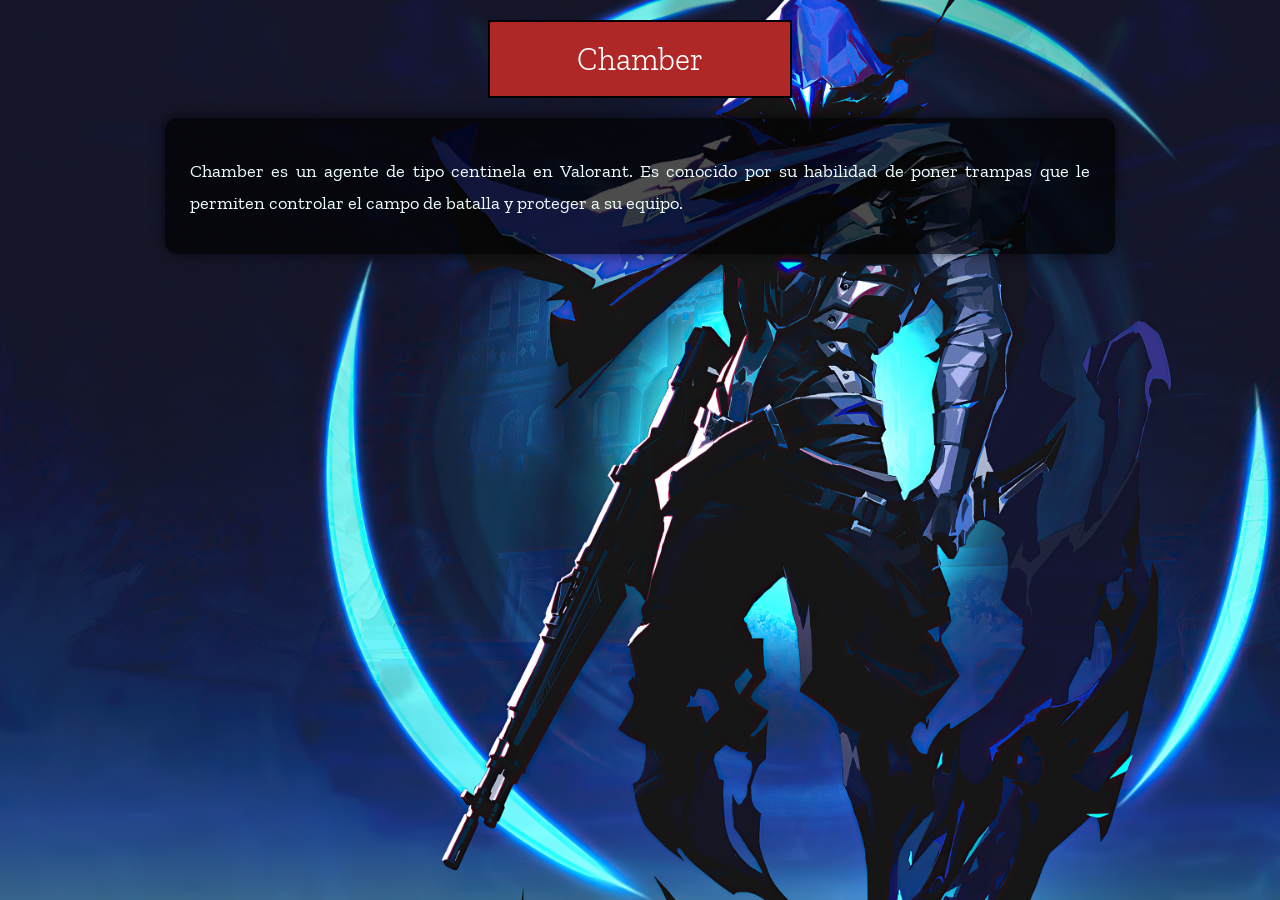
==== chamber.html @ 536df3d9 "cambbios" ====
<!DOCTYPE html>
<head>
<link href="https://fonts.googleapis.com/css2?family=Geom:ital,wght@0,300..900;1,300..900&family=Zilla+Slab:ital,wght@0,300;0,400;0,500;0,600;0,700;1,300;1,400;1,500;1,600;1,700&display=swap" rel="stylesheet">  
<link rel="icon" type="image/x-icon" href="image/Chambericon.png">
<link rel="stylesheet" href="css/style2.css">
<title>Chamber</title>
</head>
<body>
    <h1>Chamber</h1>
    <div class="texto-contenedor">
        <p>Chamber es un agente de tipo centinela en Valorant. Es conocido por su habilidad de poner trampas que le permiten controlar el campo de batalla y proteger a su equipo.</p>
    </div>
</body>
</html>
---- css/style2.css ----
h1{
  font-family: "Zilla Slab", serif;
  font-weight: 300;
  font-style: normal;
  background: #B02727; /* Fondo rojo */
  color: #ffffff; /* Texto amarillo */
  padding: 18px 0; /* Espacio interno arriba y abajo */
  text-align: center; /* Centra el texto */
  border: 2px solid #000; /* Borde negro */
  margin: 20px auto; /* Centrado con margen */
  max-width: 300px; /* Ancho máximo */
}
p {
  line-height: 1.7; /* Altura de línea para mejor lectura */
  font-size: 1.15rem; /* Tamaño de fuente */
  margin-bottom: 15px; /* Espacio debajo de cada párrafo */
  text-align: justify; /* Justifica texto */
  color: azure;
}
.texto-contenedor {
  background: rgba(0, 0, 0, 0.7); /* Fondo semitransparente */
  padding: 20px 25px; /* Espacio alrededor del contenido */
  border-radius: 12px; /* Bordes redondeados */
  margin: 20px auto; /* Centrado con margenes */
  max-width: 900px; /* Ancho máximo */
  box-shadow: 0 0 15px rgba(0,0,0,0.6); /* Sombra suave */
}
body {
  font-family: 'Zilla Slab', serif; /* Fuente principal */
  background-image: url("../image/omenwall.jpg"); /* Imagen de fondo */
  background-size: cover; /* Ajusta la imagen al tamaño de pantalla */
  background-attachment: fixed; /* Fondo fijo al hacer scroll */
  color: #fff; /* Color de texto predeterminado */
  margin: 0; /* Elimina márgenes por defecto */
  padding: 0; /* Elimina padding por defecto */
}
.Agent-grid {
  display: grid; /* Activa grid layout */
  grid-template-columns: repeat(auto-fit, minmax(140px, 1fr));
  gap: 20px; /* Espacio entre tarjetas */
  justify-items: center; /* Centra dentro del grid */
}

/* TARJETA DE CADA PERSONAJE */
.Agent-card {
  background: rgba(255, 255, 255, 0.1); /* Fondo transparente */
  padding: 10px; /* Espacio interno */
  border-radius: 8px; /* Bordes redondeados */
  width: 100%;
  max-width: 160px; /* Ancho máximo */
  box-shadow: 0 0 10px rgba(0,0,0,0.5); /* Sombra */
}

/* Nombre del personaje */
.Agent-card p {
  font-size: 1rem;
  margin-bottom: 8px;
  font-weight: bold;
}

/* Imágenes sin hover aún */
.Agent-card img {
  width: 100%;
  border-radius: 6px; /* Bordes ligeramente redondeados */
  transition: transform 0.3s ease;
}
.Agent-section {
  background: rgba(0, 0, 0, 0.65); /* Fondo oscuro semitransparente */
  padding: 30px 20px; /* Espacio interno */
  margin: 40px auto; /* Margen alrededor */
  max-width: 1200px; /* Ancho máximo */
  border-radius: 10px; /* Bordes redondeados */
  color: #fff; /* Texto blanco */
  text-align: center; /* Centrar contenido */
}

.Agent-section h3 {
  font-size: 2rem; /* Tamaño grande para el título */
}
.img-container {
  position: relative; /* Permite posicionar la descripción */
  overflow: hidden; /* Oculta lo que rebasa */
}

/* Texto que aparece solo en hover */
.img-container .desc {
  position: absolute; /* Posicionamiento sobre la imagen */
  bottom: -100%; /* Empieza oculto abajo */
  left: 0;
  right: 0;
  background: rgba(0, 0, 0, 0.85); /* Fondo para mejor lectura */
  color: #fff;
  padding: 8px; /* Espacio interno */
  font-size: 0.9rem;
  text-align: center;
  opacity: 0; /* Oculto inicialmente */
  transition: bottom 0.25s ease, opacity 0.25s ease; /* Transición suave */
}

/* Efecto cuando se pasa el cursor por la imagen */
.img-container:hover img {
  transform: scale(1.07); /* Zoom suave */
}

.img-container:hover .desc {
  bottom: 0; /* Baja la descripción */
  opacity: 1; /* Se hace visible */
}
.video {
margin-left: 530px;
}
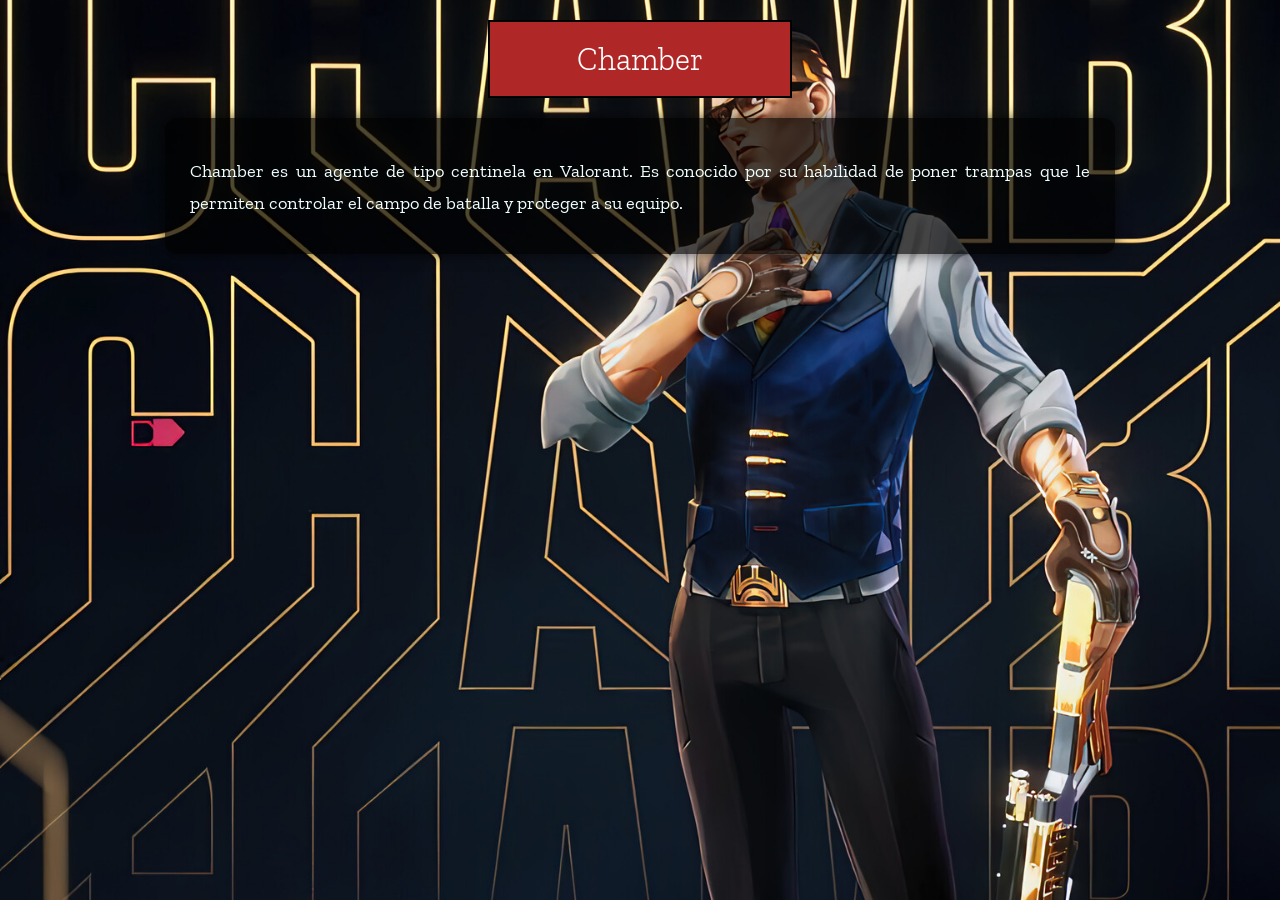
==== commit 65f414a1: "Cambios" ====
--- a/chamber.html
+++ b/chamber.html
@@ -2,7 +2,7 @@
 <head>
 <link href="https://fonts.googleapis.com/css2?family=Geom:ital,wght@0,300..900;1,300..900&family=Zilla+Slab:ital,wght@0,300;0,400;0,500;0,600;0,700;1,300;1,400;1,500;1,600;1,700&display=swap" rel="stylesheet">  
 <link rel="icon" type="image/x-icon" href="image/Chambericon.png">
-<link rel="stylesheet" href="css/style2.css">
+<link rel="stylesheet" href="css/style3.css">
 <title>Chamber</title>
 </head>
 <body>
--- a/css/style3.css
+++ b/css/style3.css
@@ -0,0 +1,111 @@
+h1{
+  font-family: "Zilla Slab", serif;
+  font-weight: 300;
+  font-style: normal;
+  background: #B02727; /* Fondo rojo */
+  color: #ffffff; /* Texto amarillo */
+  padding: 18px 0; /* Espacio interno arriba y abajo */
+  text-align: center; /* Centra el texto */
+  border: 2px solid #000; /* Borde negro */
+  margin: 20px auto; /* Centrado con margen */
+  max-width: 300px; /* Ancho máximo */
+}
+p {
+  line-height: 1.7; /* Altura de línea para mejor lectura */
+  font-size: 1.15rem; /* Tamaño de fuente */
+  margin-bottom: 15px; /* Espacio debajo de cada párrafo */
+  text-align: justify; /* Justifica texto */
+  color: azure;
+}
+.texto-contenedor {
+  background: rgba(0, 0, 0, 0.7); /* Fondo semitransparente */
+  padding: 20px 25px; /* Espacio alrededor del contenido */
+  border-radius: 12px; /* Bordes redondeados */
+  margin: 20px auto; /* Centrado con margenes */
+  max-width: 900px; /* Ancho máximo */
+  box-shadow: 0 0 15px rgba(0,0,0,0.6); /* Sombra suave */
+}
+body {
+  font-family: 'Zilla Slab', serif; /* Fuente principal */
+  background-image: url("../image/chamberwall.jpg"); /* Imagen de fondo */
+  background-size: cover; /* Ajusta la imagen al tamaño de pantalla */
+  background-attachment: fixed; /* Fondo fijo al hacer scroll */
+  color: #fff; /* Color de texto predeterminado */
+  margin: 0; /* Elimina márgenes por defecto */
+  padding: 0; /* Elimina padding por defecto */
+}
+.Agent-grid {
+  display: grid; /* Activa grid layout */
+  grid-template-columns: repeat(auto-fit, minmax(140px, 1fr));
+  gap: 20px; /* Espacio entre tarjetas */
+  justify-items: center; /* Centra dentro del grid */
+}
+
+/* TARJETA DE CADA PERSONAJE */
+.Agent-card {
+  background: rgba(255, 255, 255, 0.1); /* Fondo transparente */
+  padding: 10px; /* Espacio interno */
+  border-radius: 8px; /* Bordes redondeados */
+  width: 100%;
+  max-width: 160px; /* Ancho máximo */
+  box-shadow: 0 0 10px rgba(0,0,0,0.5); /* Sombra */
+}
+
+/* Nombre del personaje */
+.Agent-card p {
+  font-size: 1rem;
+  margin-bottom: 8px;
+  font-weight: bold;
+}
+
+/* Imágenes sin hover aún */
+.Agent-card img {
+  width: 100%;
+  border-radius: 6px; /* Bordes ligeramente redondeados */
+  transition: transform 0.3s ease;
+}
+.Agent-section {
+  background: rgba(0, 0, 0, 0.65); /* Fondo oscuro semitransparente */
+  padding: 30px 20px; /* Espacio interno */
+  margin: 40px auto; /* Margen alrededor */
+  max-width: 1200px; /* Ancho máximo */
+  border-radius: 10px; /* Bordes redondeados */
+  color: #fff; /* Texto blanco */
+  text-align: center; /* Centrar contenido */
+}
+
+.Agent-section h3 {
+  font-size: 2rem; /* Tamaño grande para el título */
+}
+.img-container {
+  position: relative; /* Permite posicionar la descripción */
+  overflow: hidden; /* Oculta lo que rebasa */
+}
+
+/* Texto que aparece solo en hover */
+.img-container .desc {
+  position: absolute; /* Posicionamiento sobre la imagen */
+  bottom: -100%; /* Empieza oculto abajo */
+  left: 0;
+  right: 0;
+  background: rgba(0, 0, 0, 0.85); /* Fondo para mejor lectura */
+  color: #fff;
+  padding: 8px; /* Espacio interno */
+  font-size: 0.9rem;
+  text-align: center;
+  opacity: 0; /* Oculto inicialmente */
+  transition: bottom 0.25s ease, opacity 0.25s ease; /* Transición suave */
+}
+
+/* Efecto cuando se pasa el cursor por la imagen */
+.img-container:hover img {
+  transform: scale(1.07); /* Zoom suave */
+}
+
+.img-container:hover .desc {
+  bottom: 0; /* Baja la descripción */
+  opacity: 1; /* Se hace visible */
+}
+.video {
+margin-left: 530px;
+}
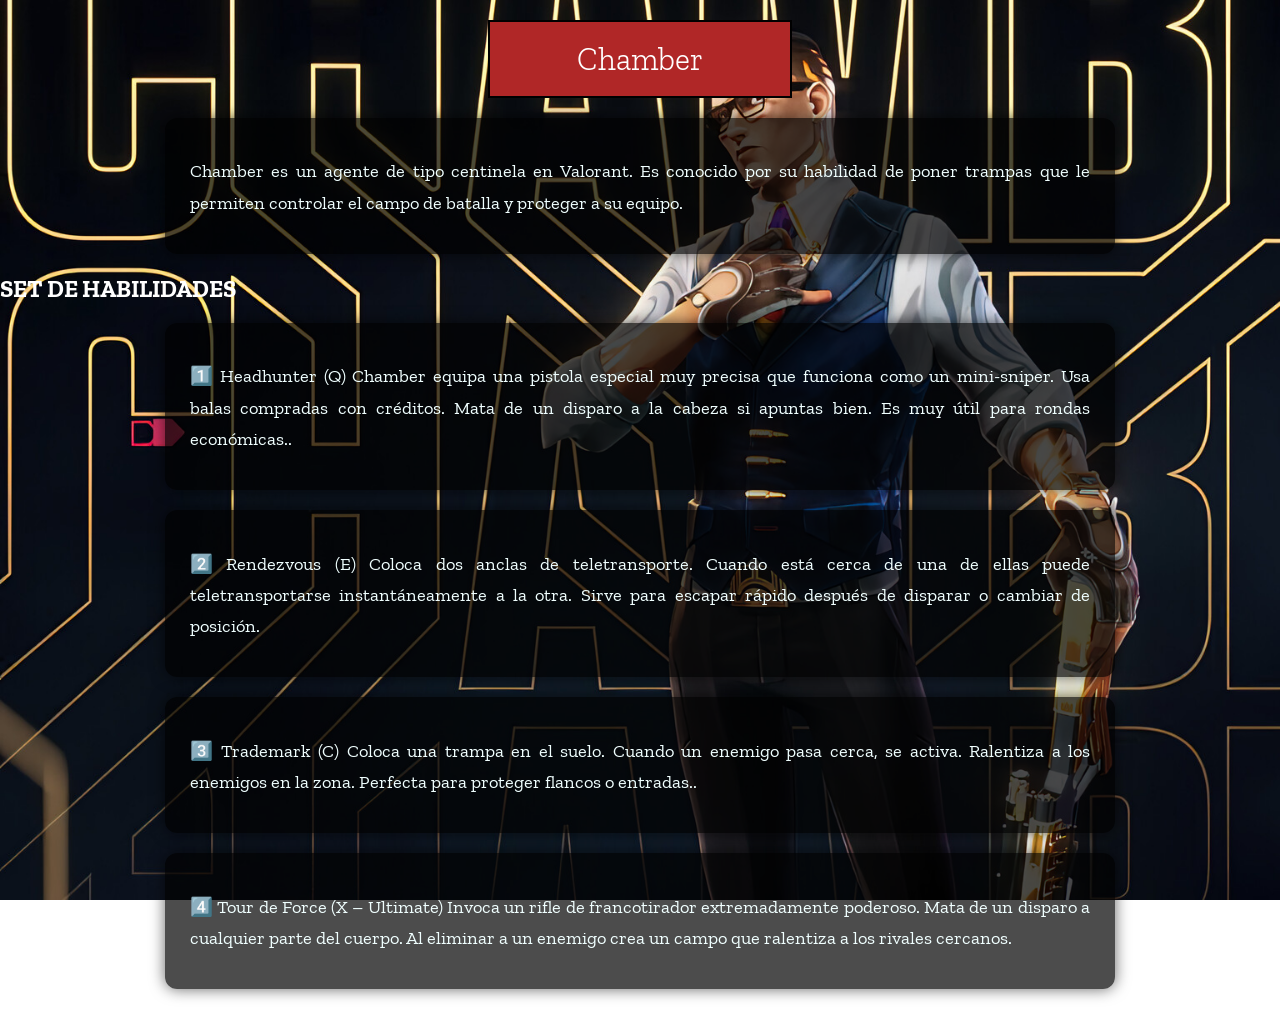
==== commit 2b6e8c68: "hola" ====
--- a/chamber.html
+++ b/chamber.html
@@ -10,5 +10,47 @@
     <div class="texto-contenedor">
         <p>Chamber es un agente de tipo centinela en Valorant. Es conocido por su habilidad de poner trampas que le permiten controlar el campo de batalla y proteger a su equipo.</p>
     </div>
+    <h2>SET DE HABILIDADES</h2>
+     <div class="texto-contenedor">
+        <p>1️⃣ Headhunter (Q)
+
+Chamber equipa una pistola especial muy precisa que funciona como un mini-sniper.
+
+Usa balas compradas con créditos.
+
+Mata de un disparo a la cabeza si apuntas bien.
+
+Es muy útil para rondas económicas..</p>
+    </div>
+<div class="texto-contenedor">
+        <p>2️⃣ Rendezvous (E)
+
+Coloca dos anclas de teletransporte.
+
+Cuando está cerca de una de ellas puede teletransportarse instantáneamente a la otra.
+
+Sirve para escapar rápido después de disparar o cambiar de posición.</p>
+    </div>
+<div class="texto-contenedor">
+        <p>3️⃣ Trademark (C)
+
+Coloca una trampa en el suelo.
+
+Cuando un enemigo pasa cerca, se activa.
+
+Ralentiza a los enemigos en la zona.
+
+Perfecta para proteger flancos o entradas..</p>
+    </div> 
+<div class="texto-contenedor">
+        <p>4️⃣ Tour de Force (X – Ultimate)
+
+Invoca un rifle de francotirador extremadamente poderoso.
+
+Mata de un disparo a cualquier parte del cuerpo.
+
+Al eliminar a un enemigo crea un campo que ralentiza a los rivales cercanos.</p>
+    </div> 
+
 </body>
-</html>+</html> 
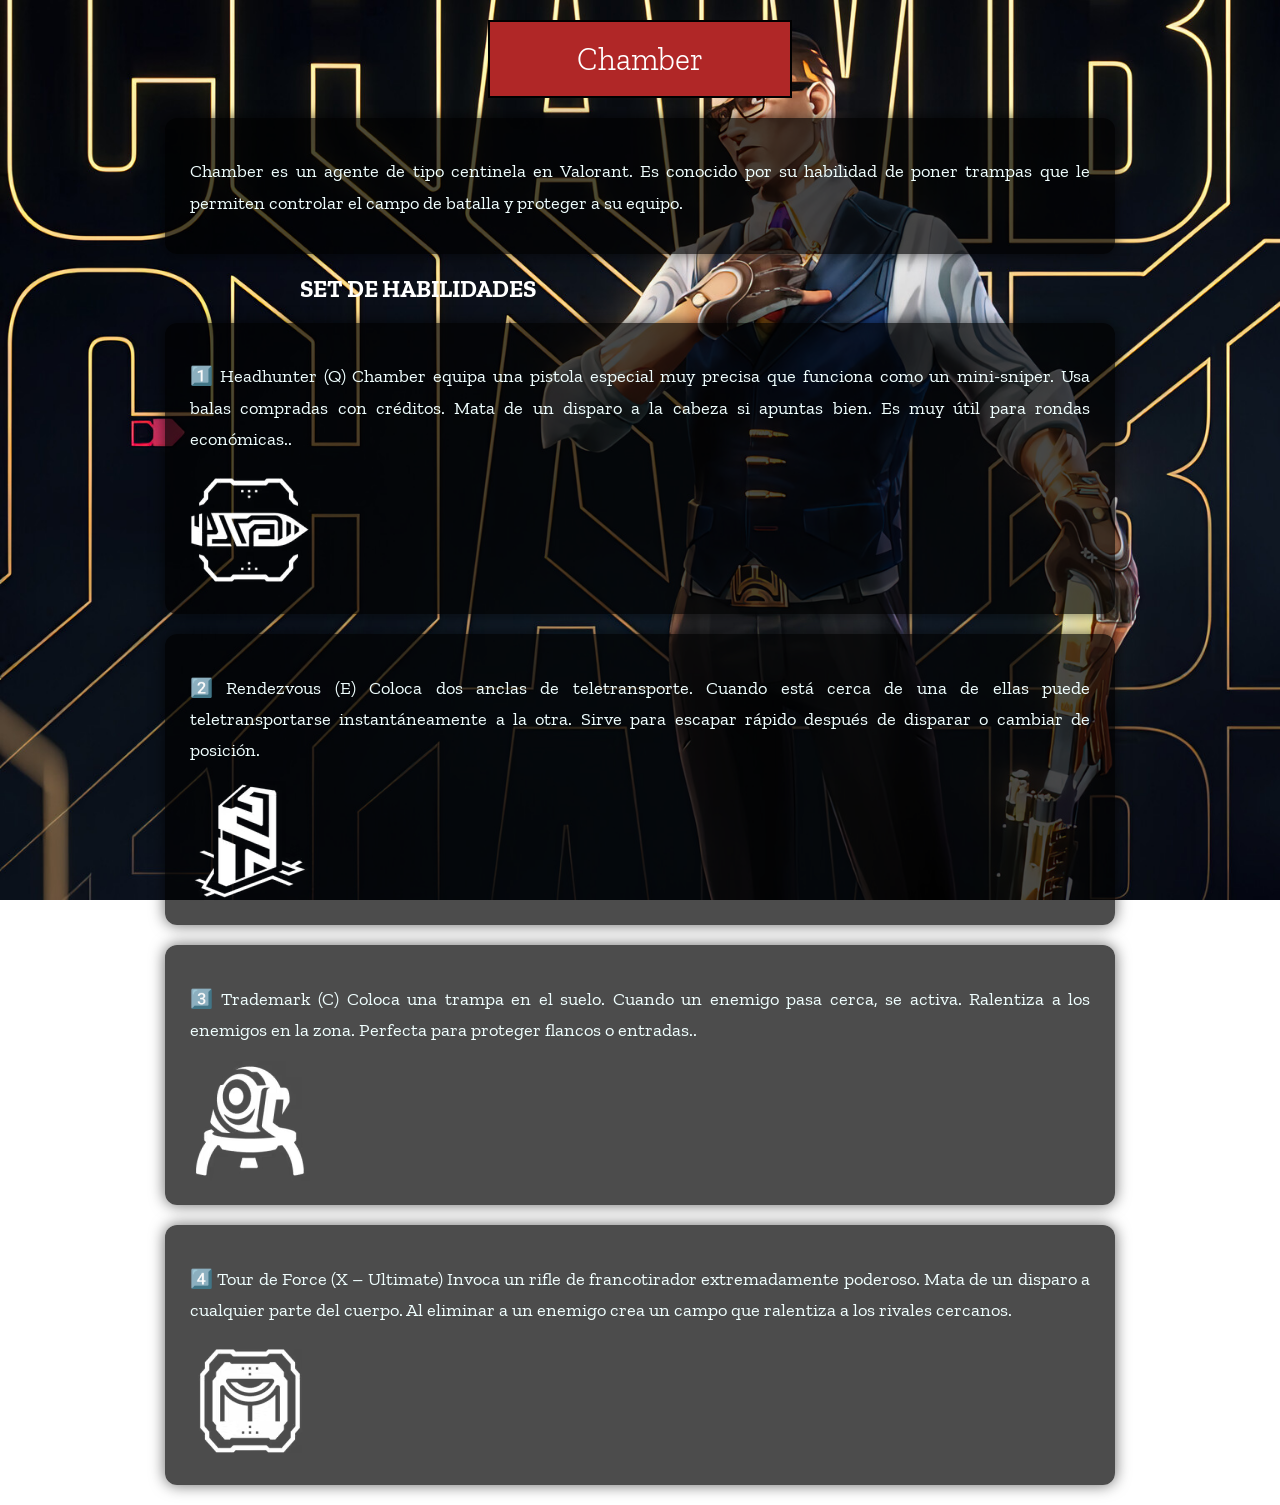
==== commit c24f1c8e: "CHamber" ====
--- a/chamber.html
+++ b/chamber.html
@@ -10,7 +10,7 @@
     <div class="texto-contenedor">
         <p>Chamber es un agente de tipo centinela en Valorant. Es conocido por su habilidad de poner trampas que le permiten controlar el campo de batalla y proteger a su equipo.</p>
     </div>
-    <h2>SET DE HABILIDADES</h2>
+    <h2 class="set">SET DE HABILIDADES</h2>
      <div class="texto-contenedor">
         <p>1️⃣ Headhunter (Q)
 
@@ -21,6 +21,8 @@
 Mata de un disparo a la cabeza si apuntas bien.
 
 Es muy útil para rondas económicas..</p>
+<img src="image/headhunter.avif" alt="Headhunter" class="habilidad-img">
+
     </div>
 <div class="texto-contenedor">
         <p>2️⃣ Rendezvous (E)
@@ -30,6 +32,7 @@
 Cuando está cerca de una de ellas puede teletransportarse instantáneamente a la otra.
 
 Sirve para escapar rápido después de disparar o cambiar de posición.</p>
+<img src="image/chambertp.avif" alt="tp" class="habilidad-img">
     </div>
 <div class="texto-contenedor">
         <p>3️⃣ Trademark (C)
@@ -41,6 +44,7 @@
 Ralentiza a los enemigos en la zona.
 
 Perfecta para proteger flancos o entradas..</p>
+<img src="image/marker.avif" alt="Paranoia" class="habilidad-img">
     </div> 
 <div class="texto-contenedor">
         <p>4️⃣ Tour de Force (X – Ultimate)
@@ -50,7 +54,7 @@
 Mata de un disparo a cualquier parte del cuerpo.
 
 Al eliminar a un enemigo crea un campo que ralentiza a los rivales cercanos.</p>
+<img src="image/chambersniper.avif" alt="Paranoia" class="habilidad-img">
     </div> 
-
 </body>
 </html> 
--- a/css/style3.css
+++ b/css/style3.css
@@ -108,4 +108,7 @@
 }
 .video {
 margin-left: 530px;
+}
+.set{
+  margin-left: 300px;
 }
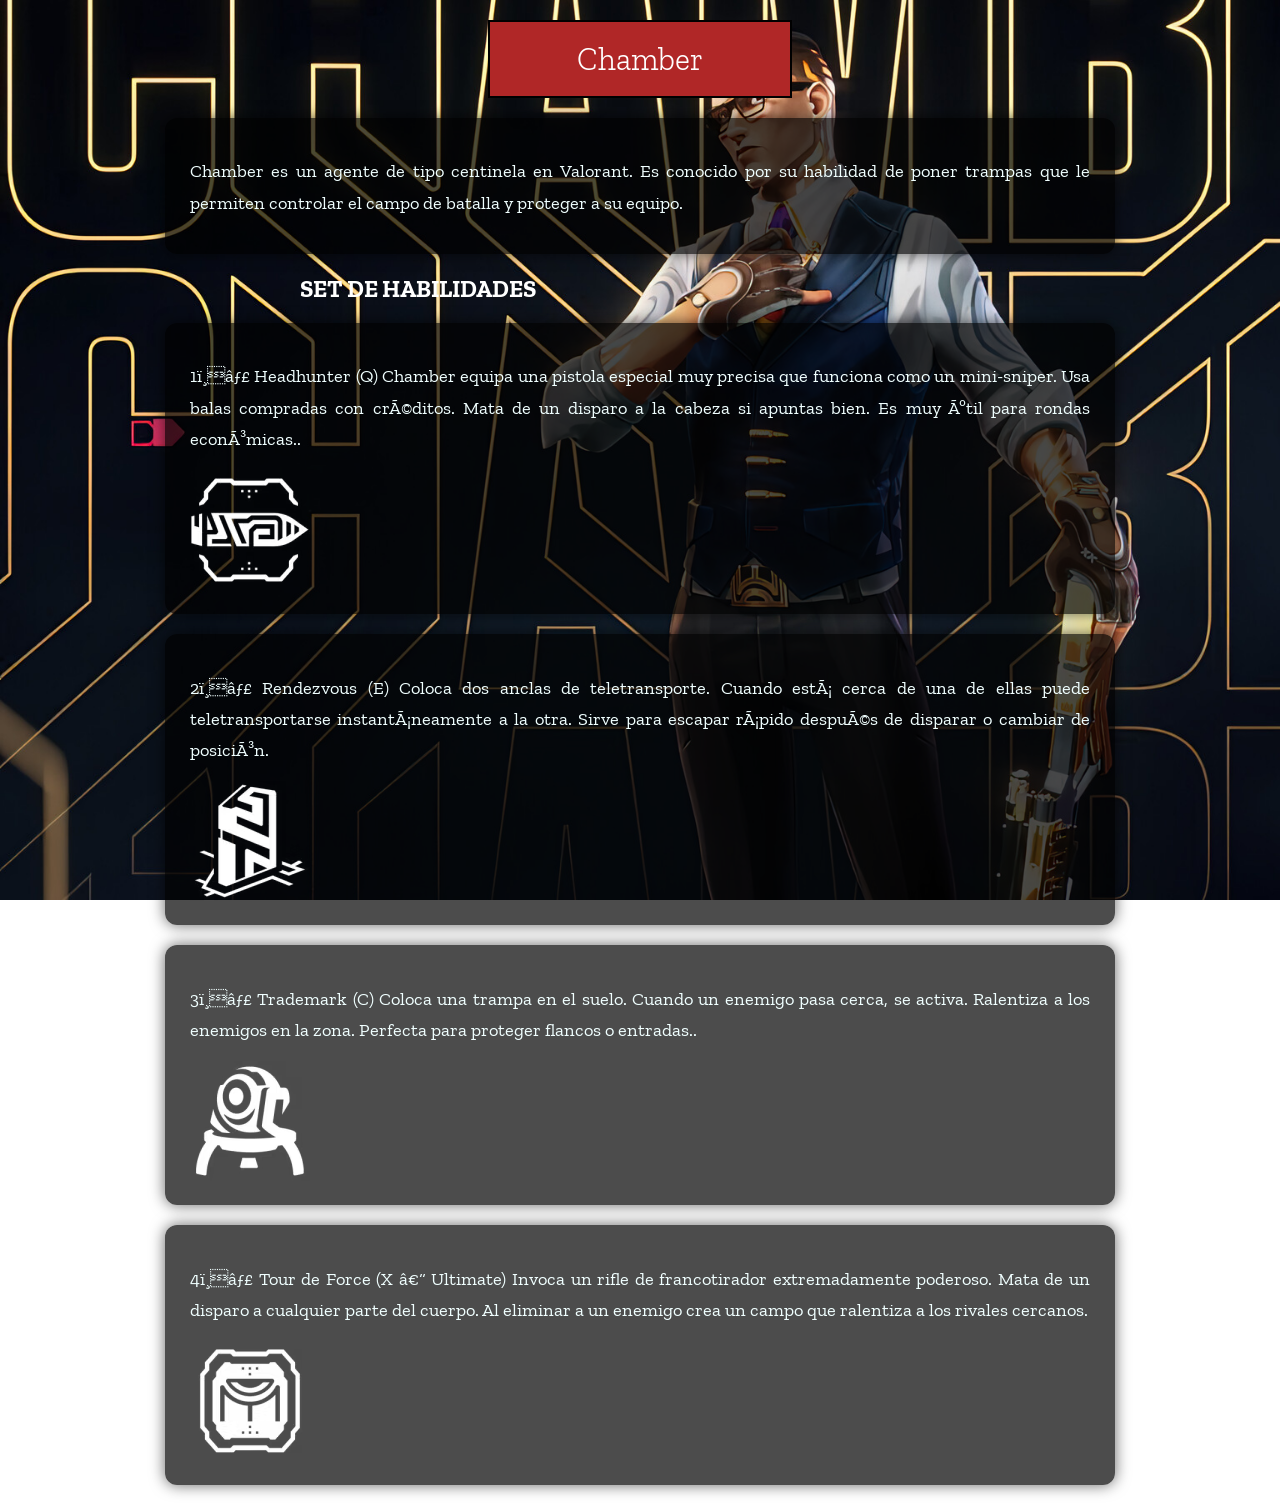
==== commit 463a24ce: "cambio" ====
--- a/chamber.html
+++ b/chamber.html
@@ -4,6 +4,7 @@
 <link rel="icon" type="image/x-icon" href="image/Chambericon.png">
 <link rel="stylesheet" href="css/style3.css">
 <title>Chamber</title>
+<meta content="charset=UTF-8">
 </head>
 <body>
     <h1>Chamber</h1>
--- a/css/style3.css
+++ b/css/style3.css
@@ -106,9 +106,6 @@
   bottom: 0; /* Baja la descripción */
   opacity: 1; /* Se hace visible */
 }
-.video {
-margin-left: 530px;
-}
 .set{
   margin-left: 300px;
 }
